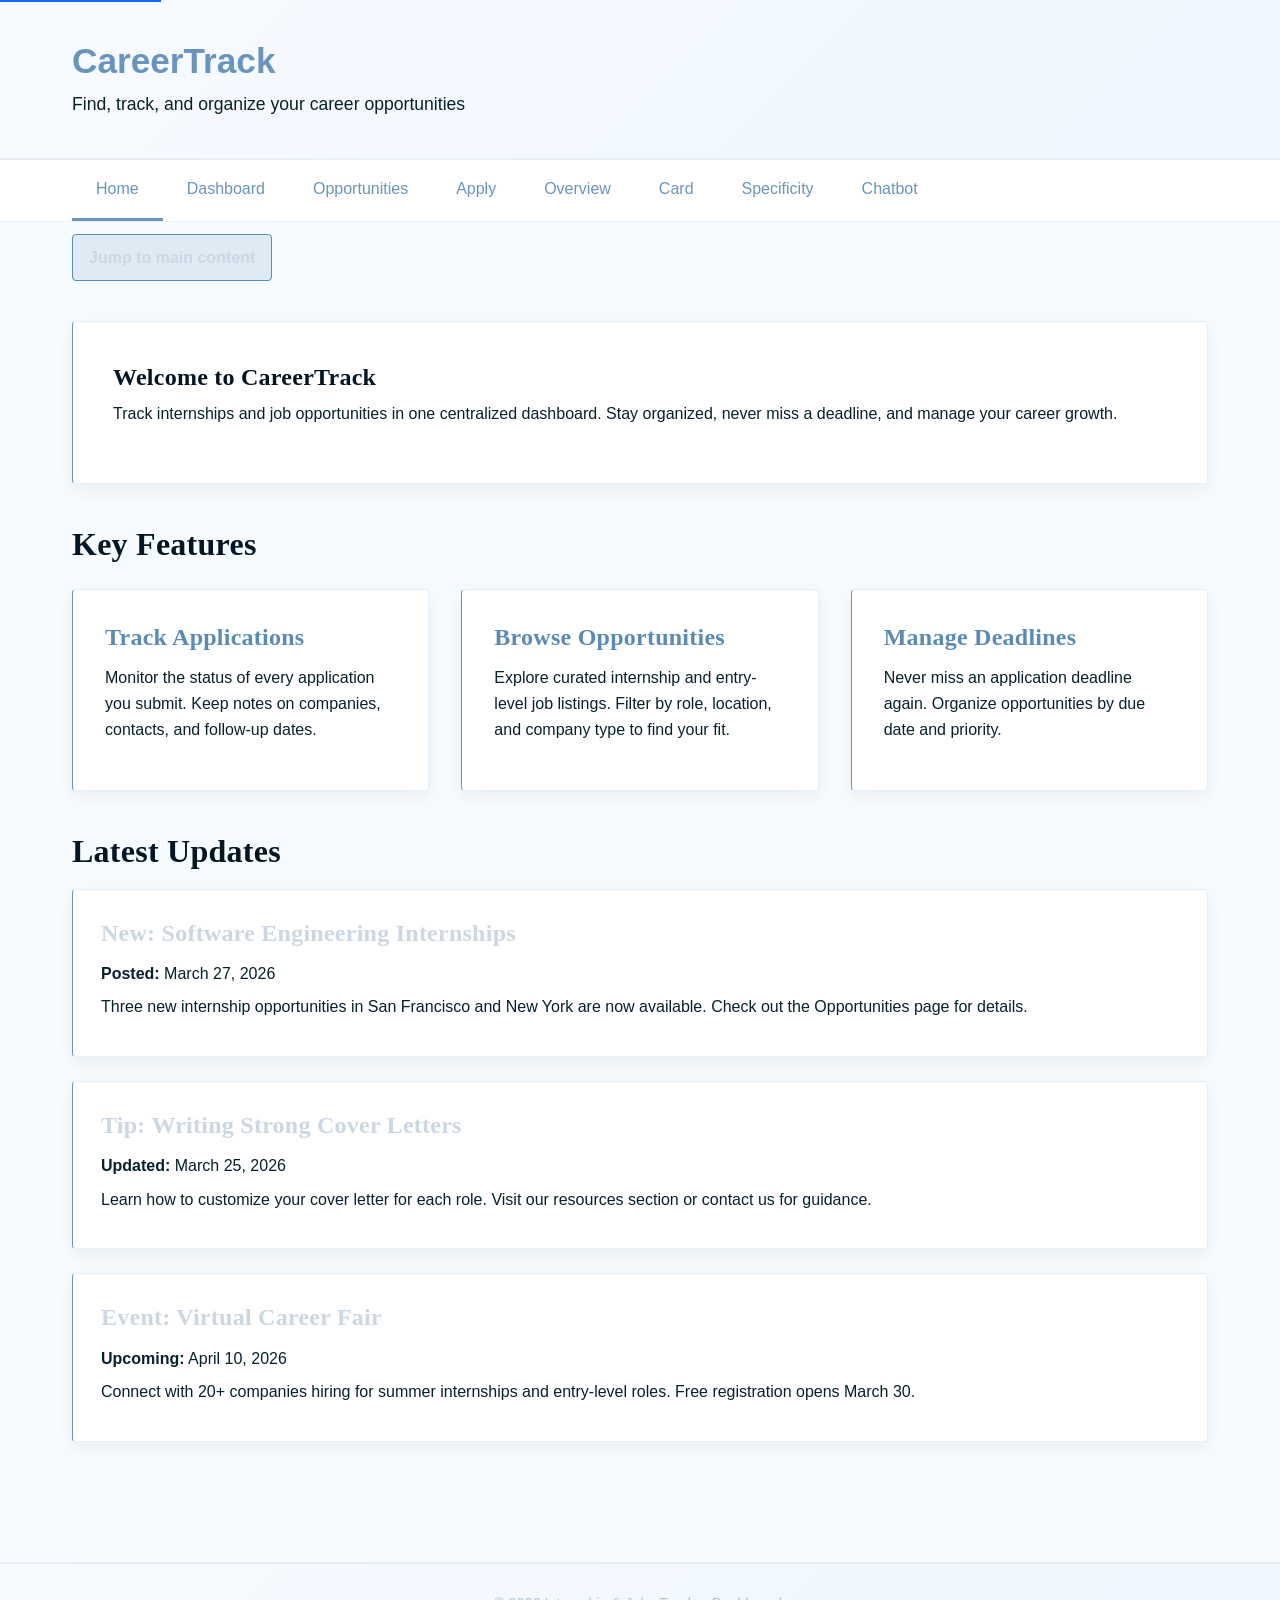
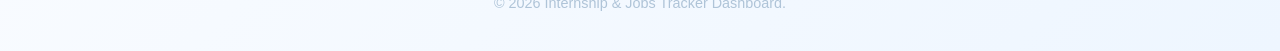
==== index.html @ b2a02dde "Add files via upload" ====
<!doctype html>
<html lang="en">
<head>
    <meta charset="UTF-8">
    <meta name="viewport" content="width=device-width, initial-scale=1.0">
    <title>CareerTrack</title>
    <link rel="stylesheet" href="styles.css">
</head>
<body>
    <a href="#main-content" class="skip-link">Skip to main content</a>
    
    <header>
        <div class="container">
            <p class="site-title">CareerTrack</p>
            <p class="tagline">Find, track, and organize your career opportunities</p>
        </div>
    </header>

    <nav>
        <div class="container">
            <ul class="nav-list">
                <li><a href="index.html" class="active">Home</a></li>
                <li><a href="dashboard.html">Dashboard</a></li>
                <li><a href="jobs.html">Opportunities</a></li>
                <li><a href="contact.html">Apply</a></li>
                <li><a href="overview.html">Overview</a></li>
                <li><a href="card.html">Card</a></li>
                <li><a href="specificity.html">Specificity</a></li>
                <li><a href="chatbot.html">Chatbot</a></li>
            </ul>
        </div>
    </nav>

    <div class="main-jump-wrap">
        <div class="container">
            <a href="#main-content" class="main-jump-btn">Jump to main content</a>
        </div>
    </div>

    <main id="main-content">
        <div class="container">
            <section class="hero">
                <h1>Welcome to CareerTrack</h1>
                <p>Track internships and job opportunities in one centralized dashboard. Stay organized, never miss a deadline, and manage your career growth.</p>
            </section>

            <section class="features">
                <h2>Key Features</h2>
                <div class="feature-grid">
                    <article class="feature-card">
                        <h3>Track Applications</h3>
                        <p>Monitor the status of every application you submit. Keep notes on companies, contacts, and follow-up dates.</p>
                    </article>
                    <article class="feature-card">
                        <h3>Browse Opportunities</h3>
                        <p>Explore curated internship and entry-level job listings. Filter by role, location, and company type to find your fit.</p>
                    </article>
                    <article class="feature-card">
                        <h3>Manage Deadlines</h3>
                        <p>Never miss an application deadline again. Organize opportunities by due date and priority.</p>
                    </article>
                </div>
            </section>

            <section class="latest-updates">
                <h2>Latest Updates</h2>
                <div class="updates-list">
                    <article class="update-item">
                        <h3>New: Software Engineering Internships</h3>
                        <p><strong>Posted:</strong> March 27, 2026</p>
                        <p>Three new internship opportunities in San Francisco and New York are now available. Check out the Opportunities page for details.</p>
                    </article>
                    <article class="update-item">
                        <h3>Tip: Writing Strong Cover Letters</h3>
                        <p><strong>Updated:</strong> March 25, 2026</p>
                        <p>Learn how to customize your cover letter for each role. Visit our resources section or contact us for guidance.</p>
                    </article>
                    <article class="update-item">
                        <h3>Event: Virtual Career Fair</h3>
                        <p><strong>Upcoming:</strong> April 10, 2026</p>
                        <p>Connect with 20+ companies hiring for summer internships and entry-level roles. Free registration opens March 30.</p>
                    </article>
                </div>
            </section>
        </div>
    </main>

    <footer>
        <div class="container">
            <p>&copy; 2026 Internship & Jobs Tracker Dashboard.</p>
        </div>
    </footer>
</body>
</html>
---- styles.css ----
* {
    margin: 0;
    padding: 0;
    box-sizing: border-box;
}

html {
    scroll-behavior: smooth;
}

body {
    font-family: 'Segoe UI', Tahoma, Geneva, Verdana, sans-serif;
    font-size: 16px;
    line-height: 1.6;
    color: #4a5f6f;
    background-color: #f5f7fa;
}

h1 {
    --accent: #b8c7d8;
    --accent-strong: #94a8bc;
    color: #2c4563;
    margin-bottom: 0.5rem;
}

h2 {
    font-size: 2rem;
    font-weight: 700;
    color: #34527a;
    margin-top: 2rem;
    margin-bottom: 1rem;
}

h3 {
    font-size: 1.5rem;
    font-weight: 600;
    color: #5a8bb5;
    margin-top: 1.5rem;
    margin-bottom: 0.75rem;
}

h4 {
    font-size: 1.1rem;
    font-weight: 600;
    color: #5a8bb5;
    margin-top: 1rem;
    margin-bottom: 0.5rem;
}

p {
    margin-bottom: 1rem;
    color: #5a6f7f;
}

a {
    color: #5a8bb5;
    text-decoration: none;
    transition: color 0.2s ease;
}

a:hover,
a:focus {
    color: #3d6b98;
    text-decoration: underline;
}

a:focus {
    outline: 2px solid #5a8bb5;
    outline-offset: 2px;
}

.skip-link {
    position: absolute;
    top: -40px;
    left: 0;
    background: #5a8bb5;
    color: white;
    padding: 8px;
    text-decoration: none;
    z-index: 100;
    border-radius: 0;
}

.skip-link:focus {
    top: 0;
}

.main-jump-wrap {
    padding-top: 0.75rem;
}

.main-jump-btn {
    display: inline-block;
    padding: 0.6rem 1rem;
    border: 1px solid #5a8bb5;
    border-radius: 4px;
    background-color: rgba(90, 139, 181, 0.15);
    color: #cbd7e3;
    font-weight: 600;
    text-decoration: none;
}

.main-jump-btn:hover {
    background-color: rgba(90, 139, 181, 0.25);
    text-decoration: none;
}

.main-jump-btn:focus {
    outline: 2px solid #9ecbf0;
    outline-offset: 2px;
}


.container {
    max-width: 1200px;
    margin: 0 auto;
    padding: 0 2rem;
}


header {
    background: linear-gradient(135deg, #e8f0f8 0%, #d4e5f0 100%);
    color: #2c4563;
    padding: 2.5rem 0;
    border-bottom: 2px solid #5a8bb5;
}

header .site-title {
    color: #2c4563;
    font-size: 2.2rem;
    font-weight: 700;
    line-height: 1.2;
    margin-bottom: 0.5rem;
}

.tagline {
    font-size: 1.1rem;
    color: #5a7a8f;
    margin: 0;
}


nav {
    background-color: white;
    border-bottom: 2px solid #e8f0f8;
    position: sticky;
    top: 0;
    z-index: 50;
}

.nav-list {
    list-style: none;
    display: flex;
    flex-wrap: wrap;
    gap: 0;
}

.nav-list a {
    display: block;
    padding: 1rem 1.5rem;
    color: #5a8bb5;
    font-weight: 500;
    transition: background-color 0.15s ease, color 0.15s ease;
    text-decoration: none;
    border-bottom: 3px solid transparent;
}

.nav-list a:hover {
    background-color: #f5f7fa;
    text-decoration: none;
    color: #3d6b98;
}

.nav-list a:focus {
    outline: 2px solid #5a8bb5;
    outline-offset: -4px;
}

.nav-list a.active {
    background-color: transparent;
    border-bottom: 3px solid #5a8bb5;
    color: #2c4563;
    text-decoration: none;
}

main {
    padding: 2.5rem 0;
    min-height: calc(100vh - 300px);
}


.hero {
    background-color: white;
    padding: 2.5rem;
    border-radius: 4px;
    border: 1px solid #d0dce8;
    border-left: 4px solid #5a8bb5;
    margin-bottom: 2.5rem;
    box-shadow: 0 1px 3px rgba(0, 0, 0, 0.05);
}

.hero h2 {
    margin-top: 0;
    color: #34527a;
}


.features {
    margin-bottom: 2.5rem;
}

.feature-grid {
    display: grid;
    grid-template-columns: repeat(auto-fit, minmax(280px, 1fr));
    gap: 2rem;
    margin-top: 1.5rem;
}

.feature-card {
    background-color: white;
    padding: 2rem;
    border-radius: 4px;
    border: 1px solid #d0dce8;
    border-left: 4px solid #5a8bb5;
    transition: box-shadow 0.2s ease, transform 0.2s ease;
    box-shadow: 0 1px 3px rgba(0, 0, 0, 0.05);
}

.feature-card:hover {
    box-shadow: 0 4px 8px rgba(90, 139, 181, 0.15);
    transform: translateY(-2px);
}

.feature-card h3 {
    margin-top: 0;
    color: #5a8bb5;
}


.latest-updates {
    margin-bottom: 2.5rem;
}

.updates-list {
    display: grid;
    gap: 1.5rem;
}

.update-item {
    background-color: white;
    padding: 1.75rem;
    border-radius: 4px;
    border: 1px solid #d0dce8;
    border-left: 4px solid #5a8bb5;
    box-shadow: 0 1px 3px rgba(0, 0, 0, 0.05);
}

.update-item h3 {
    margin-top: 0;
    color: #34527a;
}

.update-item p {
    margin-bottom: 0.5rem;
}


.dashboard-overview {
    margin-bottom: 2.5rem;
}

.stats-grid {
    display: grid;
    grid-template-columns: repeat(auto-fit, minmax(200px, 1fr));
    gap: 1.5rem;
    margin-top: 1.5rem;
}

.stat-card {
    background: linear-gradient(135deg, #e8f0f8 0%, #d4e5f0 100%);
    color: #2c4563;
    padding: 2rem;
    border-radius: 4px;
    text-align: center;
    border: 1px solid #c0d5e8;
    box-shadow: 0 2px 4px rgba(90, 139, 181, 0.1);
}

.stat-number {
    font-size: 2.5rem;
    font-weight: 700;
    color: #5a8bb5;
    margin-bottom: 0.5rem;
}

.stat-label {
    font-size: 0.95rem;
    opacity: 1;
    color: #5a7a8f;
}

.dashboard-content {
    margin-bottom: 2.5rem;
}

.info-boxes {
    display: grid;
    grid-template-columns: repeat(auto-fit, minmax(250px, 1fr));
    gap: 1.5rem;
    margin-top: 1.5rem;
}

.info-box {
    background-color: white;
    padding: 1.75rem;
    border-radius: 4px;
    border: 1px solid #d0dce8;
    border-left: 4px solid #5a8bb5;
    box-shadow: 0 1px 3px rgba(0, 0, 0, 0.05);
}

.info-box h4 {
    margin-top: 0;
    color: #5a8bb5;
}


.tips-list {
    background-color: white;
    padding: 1.75rem;
    border-radius: 4px;
    border: 1px solid #d0dce8;
    border-left: 4px solid #5a8bb5;
    margin-top: 1.5rem;
    box-shadow: 0 1px 3px rgba(0, 0, 0, 0.05);
}

.tips-list li {
    margin-bottom: 1rem;
    color: #5a6f7f;
}


.opportunities-table-section {
    background-color: white;
    padding: 1.75rem;
    border-radius: 4px;
    border: 1px solid #d0dce8;
    box-shadow: 0 1px 3px rgba(0, 0, 0, 0.05);
    overflow-x: auto;
    margin-bottom: 2.5rem;
}

.opportunities-table {
    width: 100%;
    border-collapse: collapse;
    margin-top: 1rem;
}

.opportunities-table caption {
    text-align: left;
    padding: 1rem 0;
    font-weight: 600;
    color: #2c4563;
    font-size: 0.95rem;
}

.opportunities-table thead {
    background-color: #e8f0f8;
    color: #2c4563;
    border-bottom: 2px solid #5a8bb5;
}

.opportunities-table th {
    padding: 1rem;
    text-align: left;
    font-weight: 600;
    color: #2c4563;
    border: none;
}

.opportunities-table td {
    padding: 1rem;
    border-bottom: 1px solid #e0e5ec;
    color: #5a6f7f;
}

.opportunities-table tbody tr:hover {
    background-color: #f5f7fa;
}

.opportunities-table tbody tr:nth-child(even) {
    background-color: white;
}


.status-open {
    display: inline-block;
    background-color: #d4edda;
    color: #5a7a5f;
    padding: 0.3rem 0.7rem;
    border-radius: 0;
    font-size: 0.85rem;
    font-weight: 500;
}

.status-closing {
    display: inline-block;
    background-color: #fff3cd;
    color: #856404;
    padding: 0.3rem 0.7rem;
    border-radius: 0;
    font-size: 0.85rem;
    font-weight: 500;
}


.tips-container {
    display: grid;
    grid-template-columns: repeat(auto-fit, minmax(250px, 1fr));
    gap: 1.5rem;
    margin-top: 1.5rem;
}

.tip {
    background-color: white;
    padding: 1.5rem;
    border-radius: 4px;
    border: 1px solid #d0dce8;
    border-left: 4px solid #5a8bb5;
    box-shadow: 0 1px 3px rgba(0, 0, 0, 0.05);
}

.tip h4 {
    margin-top: 0;
    color: #5a8bb5;
}

.form-section {
    background-color: white;
    padding: 1.75rem;
    border-radius: 4px;
    border: 1px solid #d0dce8;
    box-shadow: 0 1px 3px rgba(0, 0, 0, 0.05);
    margin-bottom: 2.5rem;
}

.application-form {
    max-width: 600px;
}

fieldset {
    border: 1px solid #d0dce8;
    padding: 1.5rem;
    margin-bottom: 1.5rem;
    border-radius: 4px;
    background-color: #f5f7fa;
}

legend {
    font-size: 1.1rem;
    font-weight: 600;
    color: #2c4563;
    padding: 0 0.5rem;
}

.form-group {
    margin-bottom: 1.5rem;
}

label {
    display: block;
    margin-bottom: 0.5rem;
    font-weight: 500;
    color: #34527a;
}

.required {
    color: #c85a52;
    font-weight: 600;
}

input[type="text"],
input[type="email"],
input[type="tel"],
select,
textarea {
    width: 100%;
    padding: 0.75rem;
    border: 1px solid #d0dce8;
    border-radius: 2px;
    font-size: 1rem;
    font-family: inherit;
    transition: border-color 0.15s ease, box-shadow 0.15s ease;
    background-color: white;
    color: #5a6f7f;
}

input[type="text"]:focus,
input[type="email"]:focus,
input[type="tel"]:focus,
select:focus,
textarea:focus {
    outline: none;
    border-color: #5a8bb5;
    box-shadow: 0 0 0 3px rgba(90, 139, 181, 0.1);
}

textarea {
    resize: vertical;
    min-height: 120px;
}

.checkbox-group {
    display: flex;
    align-items: center;
}

.checkbox-group label {
    display: flex;
    align-items: center;
    margin-bottom: 0;
    font-weight: normal;
    margin-right: 1.5rem;
    color: #5a6f7f;
}

input[type="checkbox"] {
    margin-right: 0.5rem;
    width: 18px;
    height: 18px;
    cursor: pointer;
}

.form-actions {
    display: flex;
    gap: 1rem;
    margin-top: 2rem;
}

.btn {
    padding: 0.75rem 2rem;
    border: none;
    border-radius: 2px;
    font-size: 1rem;
    font-weight: 600;
    cursor: pointer;
    transition: background-color 0.15s ease, box-shadow 0.15s ease;
}

.btn:focus {
    outline: 2px solid #5a8bb5;
    outline-offset: 2px;
}

.btn:active {
    transform: none;
}

.btn-primary {
    background-color: #5a8bb5;
    color: white;
    box-shadow: 0 2px 4px rgba(90, 139, 181, 0.2);
}

.btn-primary:hover {
    background-color: #4a7ba5;
}

.btn-secondary {
    background-color: #e0e8f0;
    color: #34527a;
    box-shadow: 0 1px 2px rgba(0, 0, 0, 0.05);
}

.btn-secondary:hover {
    background-color: #d0dce8;
}

.form-note {
    font-size: 0.9rem;
    color: #8a9fab;
    margin-top: 1.5rem;
    padding-top: 1rem;
    border-top: 1px solid #d0dce8;
}

.contact-info {
    margin-bottom: 2.5rem;
}

.contact-methods {
    display: grid;
    grid-template-columns: repeat(auto-fit, minmax(250px, 1fr));
    gap: 1.5rem;
    margin-top: 1.5rem;
}

.contact-method {
    background-color: white;
    padding: 1.5rem;
    border-radius: 4px;
    border: 1px solid #d0dce8;
    box-shadow: 0 1px 3px rgba(0, 0, 0, 0.05);
}

.contact-method h4 {
    margin-top: 0;
    color: #5a8bb5;
}

.contact-method p {
    margin-bottom: 0;
    color: #5a6f7f;
}


footer {
    background: linear-gradient(135deg, #e8f0f8 0%, #d4e5f0 100%);
    color: #2c4563;
    text-align: center;
    padding: 1.75rem 0;
    margin-top: 2.5rem;
    border-top: 2px solid #5a8bb5;
}

footer p {
    margin-bottom: 0.5rem;
    color: #34527a;
}

footer p:last-child {
    font-size: 0.9rem;
    color: #5a7a8f;
}

body {
    color: #d8e1ea;
    background-color: #0f1720;
}

h1,
h2 {
    color: #e8f0f8;
}

h3,
h4 {
    color: #8fc2ec;
}

p,
label,
.stat-label,
.form-note,
.contact-method p,
.tips-list li,
.opportunities-table td,
.tagline {
    color: #b7c7d8;
}

a {
    color: #9ecbf0;
}

a:hover,
a:focus {
    color: #c2dff8;
}

a:focus,
.btn:focus,
.nav-list a:focus {
    outline-color: #9ecbf0;
}

.skip-link {
    background: #4a7ba5;
    color: #ffffff;
}

header {
    background: linear-gradient(135deg, #182633 0%, #1d3245 100%);
    color: #e8f0f8;
    border-bottom: 2px solid #4a7ba5;
}

header .site-title {
    color: #e8f0f8;
}

nav {
    background-color: #13202d;
    border-bottom: 1px solid #24394c;
}

.nav-list a {
    color: #9ecbf0;
}

.nav-list a:hover {
    background-color: #1a2b3b;
    color: #d5ebff;
}

.nav-list a.active {
    border-bottom-color: #8fc2ec;
    color: #e8f0f8;
}

.hero,
.feature-card,
.update-item,
.info-box,
.tips-list,
.opportunities-table-section,
.tip,
.form-section,
.contact-method {
    background-color: #162330;
    border-color: #24394c;
    box-shadow: 0 2px 10px rgba(0, 0, 0, 0.25);
}

.hero,
.feature-card,
.update-item,
.info-box,
.tips-list,
.tip {
    border-left-color: #4a7ba5;
}

.hero h2,
.update-item h3,
.opportunities-table caption,
legend {
    color: #e8f0f8;
}

.stat-card {
    background: linear-gradient(135deg, #1f3144 0%, #28445f 100%);
    color: #e8f0f8;
    border-color: #355573;
}

.stat-number {
    color: #9ecbf0;
}

.opportunities-table thead {
    background-color: #1e3346;
    border-bottom-color: #4a7ba5;
}

.opportunities-table th {
    color: #e8f0f8;
}

.opportunities-table td {
    border-bottom-color: #223648;
}

.opportunities-table tbody tr:hover {
    background-color: #1a2c3b;
}

.opportunities-table tbody tr:nth-child(even) {
    background-color: #142331;
}

.status-open {
    background-color: #1f6d44;
    color: #eafff2;
}

.status-closing {
    background-color: #8c6b1f;
    color: #fff6d8;
}

fieldset {
    border-color: #2a4257;
    background-color: #13202d;
}

input[type="text"],
input[type="email"],
input[type="tel"],
select,
textarea {
    background-color: #0f1b26;
    color: #d8e1ea;
    border-color: #2a4257;
}

input[type="text"]:focus,
input[type="email"]:focus,
input[type="tel"]:focus,
select:focus,
textarea:focus {
    border-color: #8fc2ec;
    box-shadow: 0 0 0 3px rgba(143, 194, 236, 0.18);
}

.required {
    color: #ff8b82;
}

.btn-primary {
    background-color: #4a7ba5;
    color: #f5fbff;
}

.btn-primary:hover {
    background-color: #5a8bb5;
}

.btn-secondary {
    background-color: #2a4257;
    color: #dce8f3;
}

.btn-secondary:hover {
    background-color: #355573;
}

.form-note {
    border-top-color: #2a4257;
}

footer {
    background: linear-gradient(135deg, #182633 0%, #1d3245 100%);
    color: #dbe7f2;
    border-top: 2px solid #4a7ba5;
}

footer p,
footer p:last-child {
    color: #c3d6e7;
}

@media (max-width: 768px) {
    h1 {
        font-size: 1.8rem;
    }

    h2 {
        font-size: 1.5rem;
    }

    h3 {
        font-size: 1.2rem;
    }

    .container {
        padding: 0 1rem;
    }

    .nav-list {
        gap: 0;
    }

    .nav-list a {
        padding: 0.75rem 1rem;
        font-size: 0.95rem;
    }

    main {
        padding: 1.5rem 0;
    }

    .hero,
    .feature-grid,
    .stats-grid,
    .info-boxes,
    .tips-container,
    .contact-methods {
        margin-bottom: 1.5rem;
    }

    .feature-grid,
    .stats-grid,
    .info-boxes,
    .tips-container,
    .contact-methods {
        grid-template-columns: 1fr;
    }

    .form-actions {
        flex-direction: column;
    }

    .btn {
        width: 100%;
    }

    .opportunities-table-section {
        padding: 1rem;
    }

    .opportunities-table {
        font-size: 0.9rem;
    }

    .opportunities-table th,
    .opportunities-table td {
        padding: 0.75rem;
    }

    .main-jump-btn {
        width: 100%;
        text-align: center;
    }
}

@media (max-width: 480px) {
    h1 {
        font-size: 1.5rem;
    }

    h2 {
        font-size: 1.25rem;
        margin-top: 1.5rem;
    }

    body {
        font-size: 15px;
    }

    header {
        padding: 1.5rem 0;
    }

    main {
        padding: 1rem 0;
    }

    fieldset {
        padding: 1rem;
        margin-bottom: 1rem;
    }

    .stat-number {
        font-size: 2rem;
    }
}

:root {
    --bg-0: #0b1118;
    --bg-1: #111a24;
    --bg-2: #162230;
    --line: #2b3f53;
    --line-soft: #233444;
    --text-strong: #edf3fa;
    --text: #c6d4e2;
    --text-soft: #9fb2c4;
    --accent: #9dc7ee;
    --accent-strong: #77addf;
}

body {
    font-family: "Trebuchet MS", "Gill Sans", "Segoe UI", sans-serif;
    font-size: 16px;
    line-height: 1.6;
    color: var(--text);
    background:
        radial-gradient(1200px 500px at 15% -10%, #1c2b3a 0%, transparent 60%),
        radial-gradient(1000px 450px at 85% -15%, #17293a 0%, transparent 58%),
        var(--bg-0);
}

h1,
h2,
h3,
h4,
legend {
    font-family: "Palatino Linotype", "Book Antiqua", Palatino, serif;
    letter-spacing: 0.25px;
    line-height: 1.3;
}

h1,
h2 {
    color: var(--text-strong);
}

h3,
h4,
.nav-list a.active,
.hero h2,
.update-item h3,
.opportunities-table caption {
    color: var(--accent);
}

p,
label,
.stat-label,
.form-note,
.contact-method p,
.tips-list li,
.opportunities-table td,
.tagline {
    color: #a8bccf;
}

header,
footer {
    background: linear-gradient(135deg, #121c27 0%, #172533 100%);
    border-color: var(--line);
}

nav {
    background-color: rgba(18, 29, 40, 0.92);
    border-bottom: 1px solid var(--line);
    backdrop-filter: blur(6px);
}

.nav-list a {
    color: #b8d5ee;
    border-bottom-color: transparent;
}

.nav-list a:hover {
    background-color: rgba(119, 173, 223, 0.09);
    color: #d8ebfb;
}

.nav-list a.active {
    border-bottom-color: var(--accent-strong);
}

.hero,
.feature-card,
.update-item,
.info-box,
.tips-list,
.opportunities-table-section,
.tip,
.form-section,
.contact-method,
.stat-card,
fieldset {
    background: linear-gradient(180deg, rgba(27, 40, 54, 0.95) 0%, rgba(22, 34, 47, 0.95) 100%);
    border: 1px solid var(--line-soft);
    box-shadow: 0 10px 24px rgba(4, 9, 14, 0.26);
}

.hero,
.feature-card,
.update-item,
.info-box,
.tips-list,
.tip {
    border-left: 3px solid var(--accent-strong);
}

.feature-card:hover {
    box-shadow: 0 14px 28px rgba(7, 14, 21, 0.32);
}

.opportunities-table thead {
    background-color: #1a2a3a;
    border-bottom-color: var(--accent-strong);
}

.opportunities-table th {
    color: #dbe9f6;
}

.opportunities-table td {
    border-bottom-color: #273a4d;
}

.opportunities-table tbody tr:hover {
    background-color: #1a2b3a;
}

.opportunities-table tbody tr:nth-child(even) {
    background-color: #142230;
}

input[type="text"],
input[type="email"],
input[type="tel"],
select,
textarea {
    background-color: #0f1a25;
    color: #deebf8;
    border: 1px solid #35506a;
}

input[type="text"]:focus,
input[type="email"]:focus,
input[type="tel"]:focus,
select:focus,
textarea:focus {
    border-color: var(--accent);
    box-shadow: 0 0 0 3px rgba(157, 199, 238, 0.22);
}

.btn-primary {
    background: linear-gradient(180deg, #78afdf 0%, #5f98cb 100%);
    color: #f6fbff;
}

.btn-primary:hover {
    background: linear-gradient(180deg, #89bae6 0%, #699fd0 100%);
}

.btn-secondary {
    background: #2a3e53;
    color: #d4e3f2;
}

.btn-secondary:hover {
    background: #334b63;
}

footer p,
footer p:last-child {
    color: #afc4d8;
}

header,
footer {
    background: linear-gradient(135deg, #111b26 0%, #162535 100%);
}

.hero,
.feature-card,
.update-item,
.info-box,
.tips-list,
.tip {
    border-left-color: #6ea7da;
}

.opportunities-table thead {
    border-bottom-color: #6ea7da;
}

.status-open {
    background-color: #1f5f4d;
    color: #e7fff6;
}

.status-closing {
    background-color: #3b4f68;
    color: #e8f1fb;
}

.btn-primary {
    background: linear-gradient(180deg, #77addf 0%, #5e95c7 100%);
}

.btn-primary:hover {
    background: linear-gradient(180deg, #86bae8 0%, #6aa1d1 100%);
}

/* Monochrome navy refinement */

body {
    background:
        radial-gradient(1100px 460px at 18% -10%, #1a2531 0%, transparent 62%),
        radial-gradient(900px 420px at 82% -12%, #182432 0%, transparent 60%),
        #0c131b;
}

.nav-list a {
    color: #c3cfdb;
}

.nav-list a:hover {
    background-color: rgba(148, 168, 188, 0.12);
    color: #e1e9f1;
}

.nav-list a.active,
h3,
h4,
.hero h2,
.update-item h3,
.opportunities-table caption {
    color: #cbd7e3;
}

.hero,
.feature-card,
.update-item,
.info-box,
.tips-list,
.tip {
    border-left-color: #748ca4;
}

.opportunities-table thead {
    border-bottom-color: #748ca4;
}

/* Table row contrast adjustments: softer alternating rows, clearer text */
.opportunities-table thead {
    background-color: #a6bedc;
}

.opportunities-table tbody tr:nth-child(odd) {
    background-color: #ffffff;
}

.opportunities-table tbody tr:nth-child(even) {
    background-color: #fbfdff;
}

.opportunities-table tbody tr:hover {
    background-color: #eef6ff;
}

.opportunities-table td {
    color: var(--text);
    border-bottom-color: #e6eef6;
}


.btn-primary {
    background: linear-gradient(180deg, #5f7387 0%, #4e6072 100%);
    border-color: rgba(226, 235, 244, 0.18);
}

.btn-primary:hover {
    background: linear-gradient(180deg, #6a8096 0%, #576b80 100%);
    box-shadow: 0 0 0 1px rgba(212, 223, 234, 0.22), 0 8px 20px rgba(9, 19, 29, 0.35);
}

.btn-secondary {
    background: #2f3c4a;
    border-color: #4b6176;
    color: #d7e1ec;
}

.btn-secondary:hover {
    background: #3a4959;
}

.status-open {
    background-color: #1f6d44;
    color: #eafff2;
}

.status-closing {
    background-color: #8c6b1f;
    color: #fff6d8;
}

.opportunities-table caption {
    caption-side: top;
    text-align: left;
    padding: 0 0 0.65rem;
    font-family: "Trebuchet MS", "Gill Sans", "Segoe UI", sans-serif;
    font-size: 1.12rem;
    font-weight: 600;
    line-height: 1.35;
    letter-spacing: 0;
    color: #b2c0d0;
}

.opportunities-table {
    margin-top: 0;
}

.form-section {
    max-width: 760px;
    margin-left: auto;
    margin-right: auto;
}

.application-form {
    max-width: 100%;
    margin-left: auto;
    margin-right: auto;
}

input[type="text"]:focus,
input[type="email"]:focus,
input[type="tel"]:focus,
select:focus,
textarea:focus {
    border-color: #9db0c4;
    box-shadow: 0 0 0 3px rgba(157, 176, 196, 0.2);
}

/* Light theme override - user requested a brighter, more open look */
:root {
    --bg-0: #ffffff;
    --bg-1: #f6fbff;
    --bg-2: #f0f6fb;
    --line: #e6eef6;
    --line-soft: #f0f6fb;
    --text-strong: #0f2430;
    --text: #223241;
    --text-soft: #456f91;
    --accent: #0b6cff;
    --accent-strong: #0758c9;
}

body {
    background: var(--bg-1);
    color: var(--text);
    background-image: none !important;
}

header, footer {
    background: linear-gradient(135deg, #f8fbff 0%, #eef6ff 100%);
    color: var(--text-strong);
    border-color: var(--line);
}

nav {
    background-color: #ffffff;
    border-bottom-color: var(--line);
    color: var(--text);
    backdrop-filter: none;
}

.nav-list a {
    color: var(--accent);
}

.nav-list a:hover {
    background-color: #d3e5f8;
    color: var(--accent-strong);
}

.nav-list a.active {
    border-bottom-color: var(--accent);
    color: var(--text-strong);
}

.hero,
.feature-card,
.update-item,
.info-box,
.tips-list,
.opportunities-table-section,
.tip,
.form-section,
.contact-method,
.stat-card,
fieldset {
    background: #ffffff;
    border: 1px solid var(--line);
    box-shadow: 0 6px 18px rgba(16,30,45,0.06);
}

.hero,
.feature-card,
.update-item,
.info-box,
.tips-list,
.tip {
    border-left-color: var(--accent);
}

a {
    color: var(--accent);
}

a:hover,
a:focus {
    color: var(--accent-strong);
}

.btn-primary {
    background: linear-gradient(180deg, var(--accent) 0%, var(--accent-strong) 100%);
    color: #ffffff;
    box-shadow: 0 6px 18px rgba(11,108,255,0.12);
}

.btn-secondary {
    background: #f0f6fb;
    color: var(--text-strong);
}

input[type="text"],
input[type="email"],
input[type="tel"],
select,
textarea {
    background-color: #ffffff;
    color: var(--text);
    border: 1px solid var(--line);
    box-shadow: none;
}

.skip-link {
    background: var(--accent);
    color: #ffffff;
}

footer p {
    color: var(--text-soft);
}

/* Minor contrast improvements for accessibility */
.opportunities-table thead {
    background-color: #f0f6fb;
    border-bottom-color: var(--accent);
}

/* High-contrast adjustments */
:root {
    --text-strong: #041524; 
    --text: #07212b;        
    --text-soft: #394f59;   
}

/* Ensure regular text elements use the stronger color for readability */
p,
label,
.stat-label,
.form-note,
.contact-method p,
.tips-list li,
.opportunities-table td,
.tagline {
    color: var(--text);
}

.opportunities-table th {
    color: var(--text-strong);
}

.nav-list a {
    color: var(--text);
}

.nav-list a:hover {
    color: var(--accent-strong);
}


input[type="text"],
input[type="email"],
input[type="tel"],
select,
textarea {
    color: var(--text);
}


.btn-secondary {
    color: var(--text-strong);
}

header .site-title,
.site-title {
    color: var(--accent-strong) !important;
}

.form-section legend,
fieldset legend {
    color: var(--text-strong);
}


:root {
    --contact-text: var(--text);
}

.contact-method p {
    color: var(--contact-text) !important;
}

.form-section legend,
fieldset legend {
    color: var(--contact-text) !important;
}

/* Page-specific layouts for the newer assignment pages */
body.overview-page {
    background:
        radial-gradient(1000px 420px at 15% -10%, rgba(11, 108, 255, 0.12) 0%, transparent 60%),
        radial-gradient(900px 380px at 85% -12%, rgba(7, 88, 201, 0.08) 0%, transparent 58%),
        #f6fbff;
}

body.overview-page .overview-layout {
    display: grid;
    grid-template-columns: 1.15fr 0.95fr;
    gap: 1rem;
    align-items: stretch;
    margin-bottom: 1.5rem;
}

body.overview-page .overview-grid {
    display: grid;
    grid-template-columns: repeat(2, minmax(0, 1fr));
    gap: 1rem;
}

body.overview-page .profile-panel,
body.overview-page .overview-panel,
body.overview-page .skills-panel,
body.overview-page .projects-panel,
body.overview-page .contact-panel {
    background: linear-gradient(180deg, #ffffff 0%, #f8fcff 100%);
    border: 1px solid var(--line);
    border-radius: 12px;
    box-shadow: 0 14px 30px rgba(16, 30, 45, 0.07);
    padding: 1.5rem;
}

body.overview-page .overview-card,
body.overview-page .badge,
body.overview-page .skill-pill {
    border-radius: 999px;
}

body.overview-page .overview-card {
    background: #ffffff;
    border: 1px solid var(--line-soft);
    border-radius: 12px;
    box-shadow: 0 10px 22px rgba(16, 30, 45, 0.06);
    padding: 0.95rem;
}

body.overview-page .overview-card.featured {
    border-color: rgba(11, 108, 255, 0.22);
    background: linear-gradient(180deg, #f8fbff 0%, #edf4ff 100%);
}

body.overview-page .overview-cards,
body.overview-page .overview-badges,
body.overview-page .contact-list {
    display: flex;
    flex-wrap: wrap;
    gap: 0.5rem;
}

body.overview-page .overview-cards {
    display: grid;
    grid-template-columns: repeat(2, minmax(0, 1fr));
    align-items: start;
    gap: 0.75rem;
}

body.overview-page .overview-cards .overview-card {
    width: 100%;
}

body.overview-page .badge,
body.overview-page .skill-pill {
    display: inline-flex;
    align-items: center;
    padding: 0.4rem 0.7rem;
    background: #eef5ff;
    border: 1px solid rgba(11, 108, 255, 0.12);
    color: var(--accent-strong);
    font-weight: 600;
}

body.card-page {
    background:
        radial-gradient(900px 380px at 50% -10%, rgba(11, 108, 255, 0.10) 0%, transparent 55%),
        #f6fbff;
}

body.card-page .card-shell {
    max-width: 560px;
    margin: 0 auto;
    padding: 2.25rem;
    border-radius: 24px;
    background: linear-gradient(180deg, #ffffff 0%, #f8fcff 100%);
    border: 1px solid var(--line);
    box-shadow: 0 18px 40px rgba(16, 30, 45, 0.09);
    text-align: center;
}

body.card-page .card-photo {
    width: 180px;
    height: 180px;
    object-fit: contain;
    margin: 0 auto 1.25rem;
    display: block;
}

body.card-page .card-title {
    font-size: clamp(2rem, 4vw, 2.35rem);
    margin-bottom: 0.35rem;
    color: var(--text-strong);
}

body.card-page .card-subtitle {
    font-size: 1.05rem;
    color: var(--accent-strong);
    margin-bottom: 1rem;
}

body.card-page .card-links {
    display: flex;
    flex-direction: column;
    gap: 0.75rem;
    margin-top: 1.25rem;
}

body.card-page .card-links a {
    display: inline-flex;
    justify-content: center;
    align-items: center;
    padding: 0.9rem 1rem;
    border-radius: 14px;
    background: #eef5ff;
    border: 1px solid rgba(11, 108, 255, 0.14);
    color: var(--accent-strong);
    font-weight: 600;
}

body.card-page .card-links a:hover,
body.card-page .card-links a:focus {
    background: #e0edff;
    color: var(--accent-strong);
}

body.chatbot-page {
    background:
        radial-gradient(1000px 430px at 20% -12%, rgba(11, 108, 255, 0.12) 0%, transparent 60%),
        radial-gradient(850px 360px at 85% -10%, rgba(7, 88, 201, 0.08) 0%, transparent 55%),
        #f6fbff;
}

body.chatbot-page .chatbot-shell {
    display: grid;
    grid-template-columns: minmax(0, 1.35fr) minmax(260px, 0.75fr);
    gap: 1.5rem;
    align-items: start;
}

body.chatbot-page .chatbot-window,
body.chatbot-page .chatbot-sidebar {
    background: linear-gradient(180deg, #ffffff 0%, #f8fcff 100%);
    border: 1px solid var(--line);
    border-radius: 22px;
    box-shadow: 0 14px 30px rgba(16, 30, 45, 0.07);
    padding: 1.5rem;
}

body.chatbot-page .chatbot-feed {
    min-height: 320px;
    padding: 1rem;
    border-radius: 18px;
    border: 1px solid var(--line-soft);
    background: #fafdff;
}

body.chatbot-page .message {
    max-width: 92%;
    padding: 0.9rem 1rem;
    border-radius: 18px;
    border: 1px solid var(--line-soft);
    background: #ffffff;
    box-shadow: 0 10px 18px rgba(16, 30, 45, 0.05);
}

body.chatbot-page .message.user {
    margin-left: auto;
    background: linear-gradient(180deg, #eef5ff 0%, #e2edff 100%);
    border-color: rgba(11, 108, 255, 0.14);
}

body.chatbot-page .message.bot {
    margin-right: auto;
}

body.chatbot-page .message-label {
    color: var(--accent-strong);
    font-weight: 700;
}

body.chatbot-page .chatbot-form {
    margin-top: 1rem;
}

body.chatbot-page .chatbot-form textarea {
    min-height: 120px;
    resize: vertical;
    border-radius: 16px;
    background: #ffffff;
}

body.chatbot-page .form-row {
    display: flex;
    flex-wrap: wrap;
    gap: 0.75rem;
    margin-top: 0.9rem;
}

body.chatbot-page .chatbot-sidebar {
    position: sticky;
    top: 5.5rem;
}

body.chatbot-page .suggested-questions {
    display: grid;
    gap: 0.75rem;
    margin-top: 1rem;
}

body.chatbot-page .question-chip {
    width: 100%;
    justify-content: flex-start;
    text-align: left;
    padding: 0.9rem 1rem;
    border-radius: 14px;
    background: #eef5ff;
    border: 1px solid rgba(11, 108, 255, 0.14);
    color: var(--accent-strong);
}

body.chatbot-page .question-chip:hover {
    background: #e3edfc;
}

body.chatbot-page .chatbot-meta {
    display: flex;
    flex-wrap: wrap;
    gap: 0.6rem;
    margin-top: 1rem;
}

body.chatbot-page .meta-pill {
    display: inline-flex;
    align-items: center;
    padding: 0.4rem 0.75rem;
    border-radius: 999px;
    background: #eef5ff;
    border: 1px solid rgba(11, 108, 255, 0.12);
    color: var(--accent-strong);
    font-weight: 600;
}

body.chatbot-page .btn-primary {
    box-shadow: 0 10px 22px rgba(11, 108, 255, 0.16);
}

@media (max-width: 980px) {
    body.overview-page .overview-layout,
    body.chatbot-page .chatbot-shell {
        grid-template-columns: 1fr;
    }

    body.overview-page .overview-grid {
        grid-template-columns: repeat(2, minmax(0, 1fr));
    }

    body.overview-page .overview-cards {
        grid-template-columns: 1fr;
    }

    body.chatbot-page .chatbot-sidebar {
        position: static;
    }
}

@media (max-width: 720px) {
    body.overview-page .overview-grid {
        grid-template-columns: 1fr;
    }

    body.card-page .card-shell,
    body.chatbot-page .chatbot-window,
    body.chatbot-page .chatbot-sidebar,
    body.overview-page .profile-panel,
    body.overview-page .overview-panel,
    body.overview-page .skills-panel,
    body.overview-page .projects-panel,
    body.overview-page .contact-panel {
        padding: 1.25rem;
    }

    body.card-page .card-photo {
        width: 150px;
        height: 150px;
    }
}


:root {
    --contact-text: #6994bd;
}

.contact-method p,
.contact-method p a,
.form-section legend,
fieldset legend {
    color: var(--contact-text) !important;
}

/* Apply chosen blue to primary UI accents for consistency */
header .site-title {
    color: var(--contact-text) !important;
}

.nav-list a {
    color: var(--contact-text);
}

.nav-list a:hover,
.nav-list a:focus {
    color: var(--contact-text);
    background-color: rgba(34, 50, 65, 0.04);
}

.nav-list a.active {
    color: var(--contact-text);
    border-bottom-color: var(--contact-text);
}

.btn-primary {
    background: linear-gradient(180deg, var(--contact-text) 0%, rgba(34, 50, 65, 0.9) 100%);
    border-color: var(--contact-text);
    color: #ffffff;
}

.btn-primary:hover {
    filter: brightness(1.05);
}

/* Card and panel left accent */
.hero,
.feature-card,
.update-item,
.info-box,
.tips-list,
.tip {
    border-left-color: var(--contact-text) !important;
}

/* Table header and caption use chosen blue for clarity */
.opportunities-table thead {
    background-color: #fbfdff;
    border-bottom-color: var(--contact-text);
}

.opportunities-table th,
.opportunities-table caption {
    color: var(--contact-text);
}

/* Form labels slightly stronger using chosen blue */
label,
legend {
    color: var(--contact-text);
}
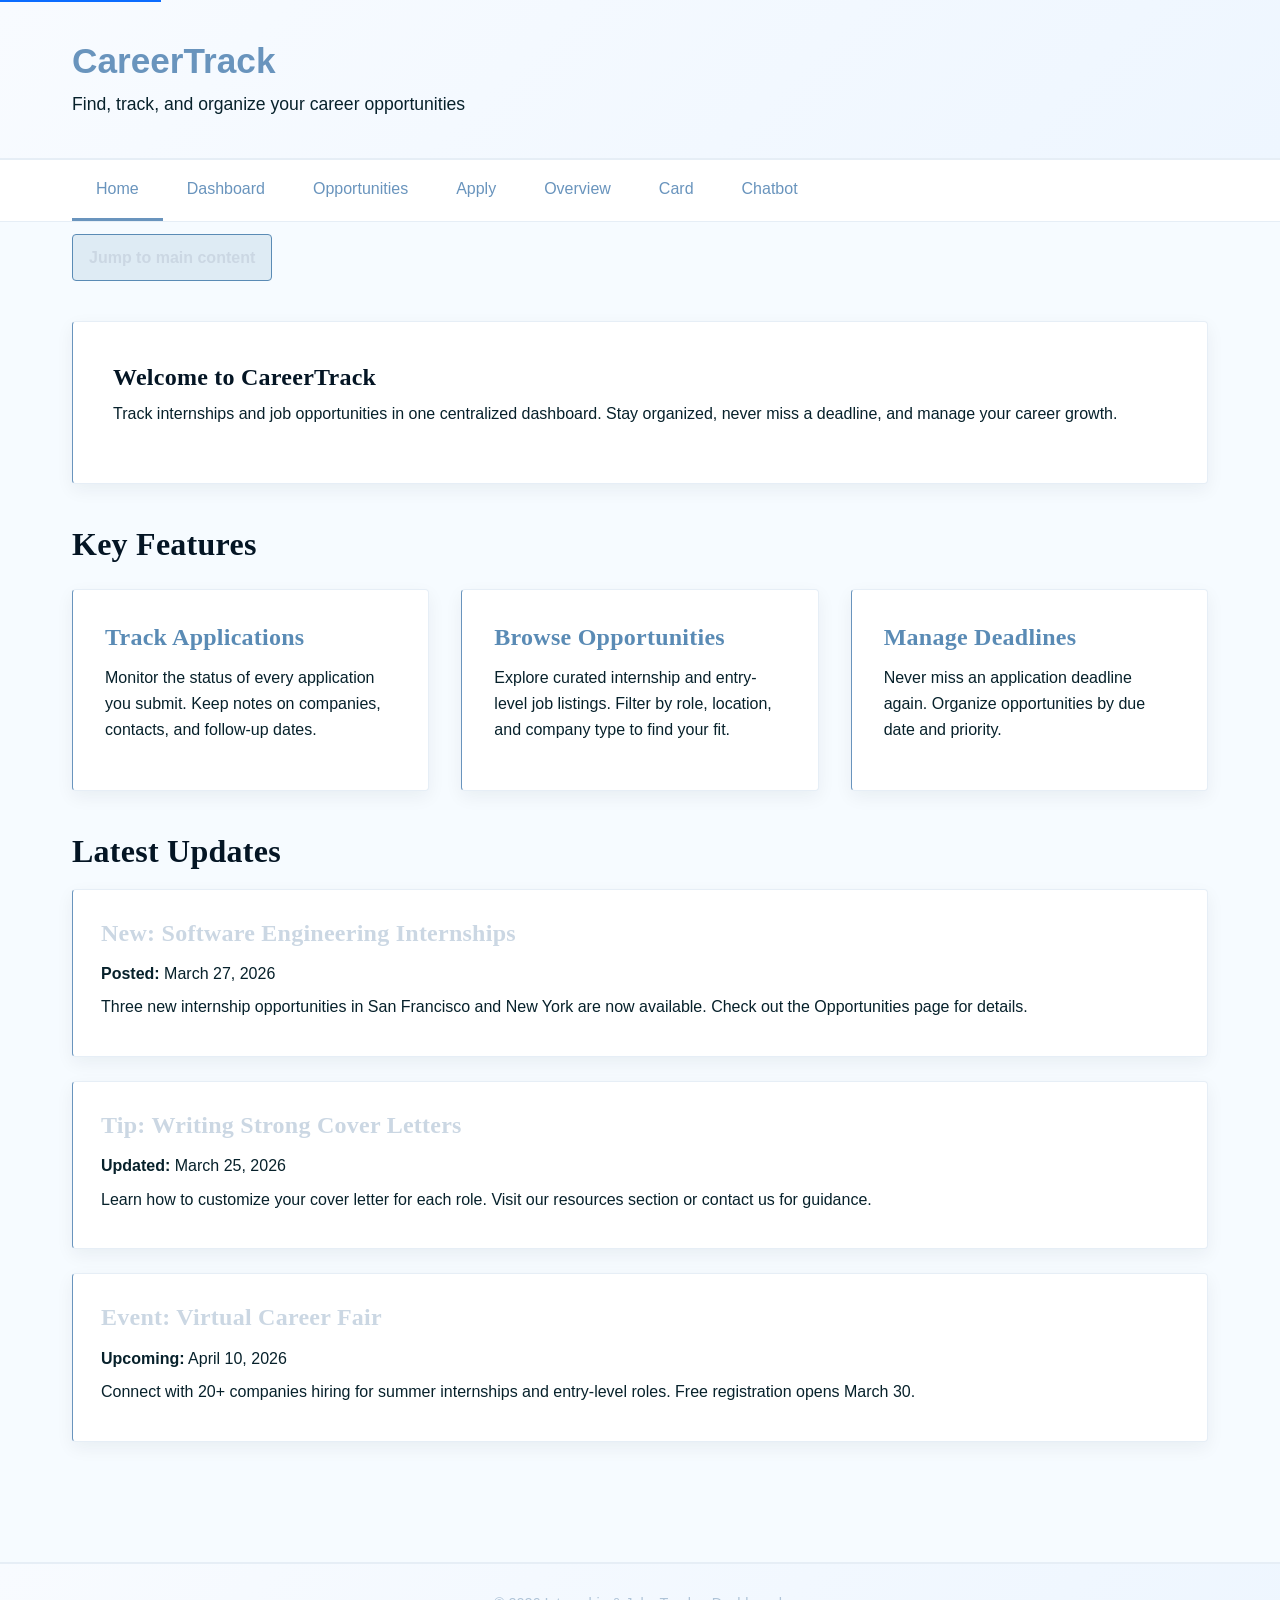
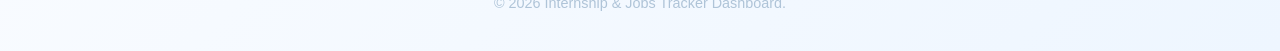
==== commit 02a979af: "Fix HTML formatting issues in index.html" ====
--- a/index.html
+++ b/index.html
@@ -25,7 +25,6 @@
                 <li><a href="contact.html">Apply</a></li>
                 <li><a href="overview.html">Overview</a></li>
                 <li><a href="card.html">Card</a></li>
-                <li><a href="specificity.html">Specificity</a></li>
                 <li><a href="chatbot.html">Chatbot</a></li>
             </ul>
         </div>
--- a/styles.css
+++ b/styles.css
@@ -1161,7 +1161,6 @@
     background: linear-gradient(180deg, #86bae8 0%, #6aa1d1 100%);
 }
 
-/* Monochrome navy refinement */
 
 body {
     background:
@@ -1201,7 +1200,7 @@
     border-bottom-color: #748ca4;
 }
 
-/* Table row contrast adjustments: softer alternating rows, clearer text */
+
 .opportunities-table thead {
     background-color: #a6bedc;
 }
@@ -1291,7 +1290,6 @@
     box-shadow: 0 0 0 3px rgba(157, 176, 196, 0.2);
 }
 
-/* Light theme override - user requested a brighter, more open look */
 :root {
     --bg-0: #ffffff;
     --bg-1: #f6fbff;
@@ -1403,20 +1401,17 @@
     color: var(--text-soft);
 }
 
-/* Minor contrast improvements for accessibility */
 .opportunities-table thead {
     background-color: #f0f6fb;
     border-bottom-color: var(--accent);
 }
 
-/* High-contrast adjustments */
 :root {
     --text-strong: #041524; 
     --text: #07212b;        
     --text-soft: #394f59;   
 }
 
-/* Ensure regular text elements use the stronger color for readability */
 p,
 label,
 .stat-label,
@@ -1478,7 +1473,6 @@
     color: var(--contact-text) !important;
 }
 
-/* Page-specific layouts for the newer assignment pages */
 body.overview-page {
     background:
         radial-gradient(1000px 420px at 15% -10%, rgba(11, 108, 255, 0.12) 0%, transparent 60%),
@@ -1661,16 +1655,25 @@
     border: 1px solid var(--line-soft);
     background: #ffffff;
     box-shadow: 0 10px 18px rgba(16, 30, 45, 0.05);
+    margin-bottom: 1.2rem;
 }
 
 body.chatbot-page .message.user {
     margin-left: auto;
-    background: linear-gradient(180deg, #eef5ff 0%, #e2edff 100%);
-    border-color: rgba(11, 108, 255, 0.14);
+    background: linear-gradient(180deg, #5a8bb5 0%, #4a7aa3 100%);
+    border-color: #5a8bb5;
+    color: #ffffff;
+}
+
+body.chatbot-page .message.user .message-label,
+body.chatbot-page .message.user p {
+    color: #ffffff;
 }
 
 body.chatbot-page .message.bot {
     margin-right: auto;
+    background: #f9fafb;
+    border-color: #e5e7eb;
 }
 
 body.chatbot-page .message-label {
@@ -1797,7 +1800,6 @@
     color: var(--contact-text) !important;
 }
 
-/* Apply chosen blue to primary UI accents for consistency */
 header .site-title {
     color: var(--contact-text) !important;
 }
@@ -1827,7 +1829,6 @@
     filter: brightness(1.05);
 }
 
-/* Card and panel left accent */
 .hero,
 .feature-card,
 .update-item,
@@ -1837,7 +1838,6 @@
     border-left-color: var(--contact-text) !important;
 }
 
-/* Table header and caption use chosen blue for clarity */
 .opportunities-table thead {
     background-color: #fbfdff;
     border-bottom-color: var(--contact-text);
@@ -1848,7 +1848,7 @@
     color: var(--contact-text);
 }
 
-/* Form labels slightly stronger using chosen blue */
+
 label,
 legend {
     color: var(--contact-text);
